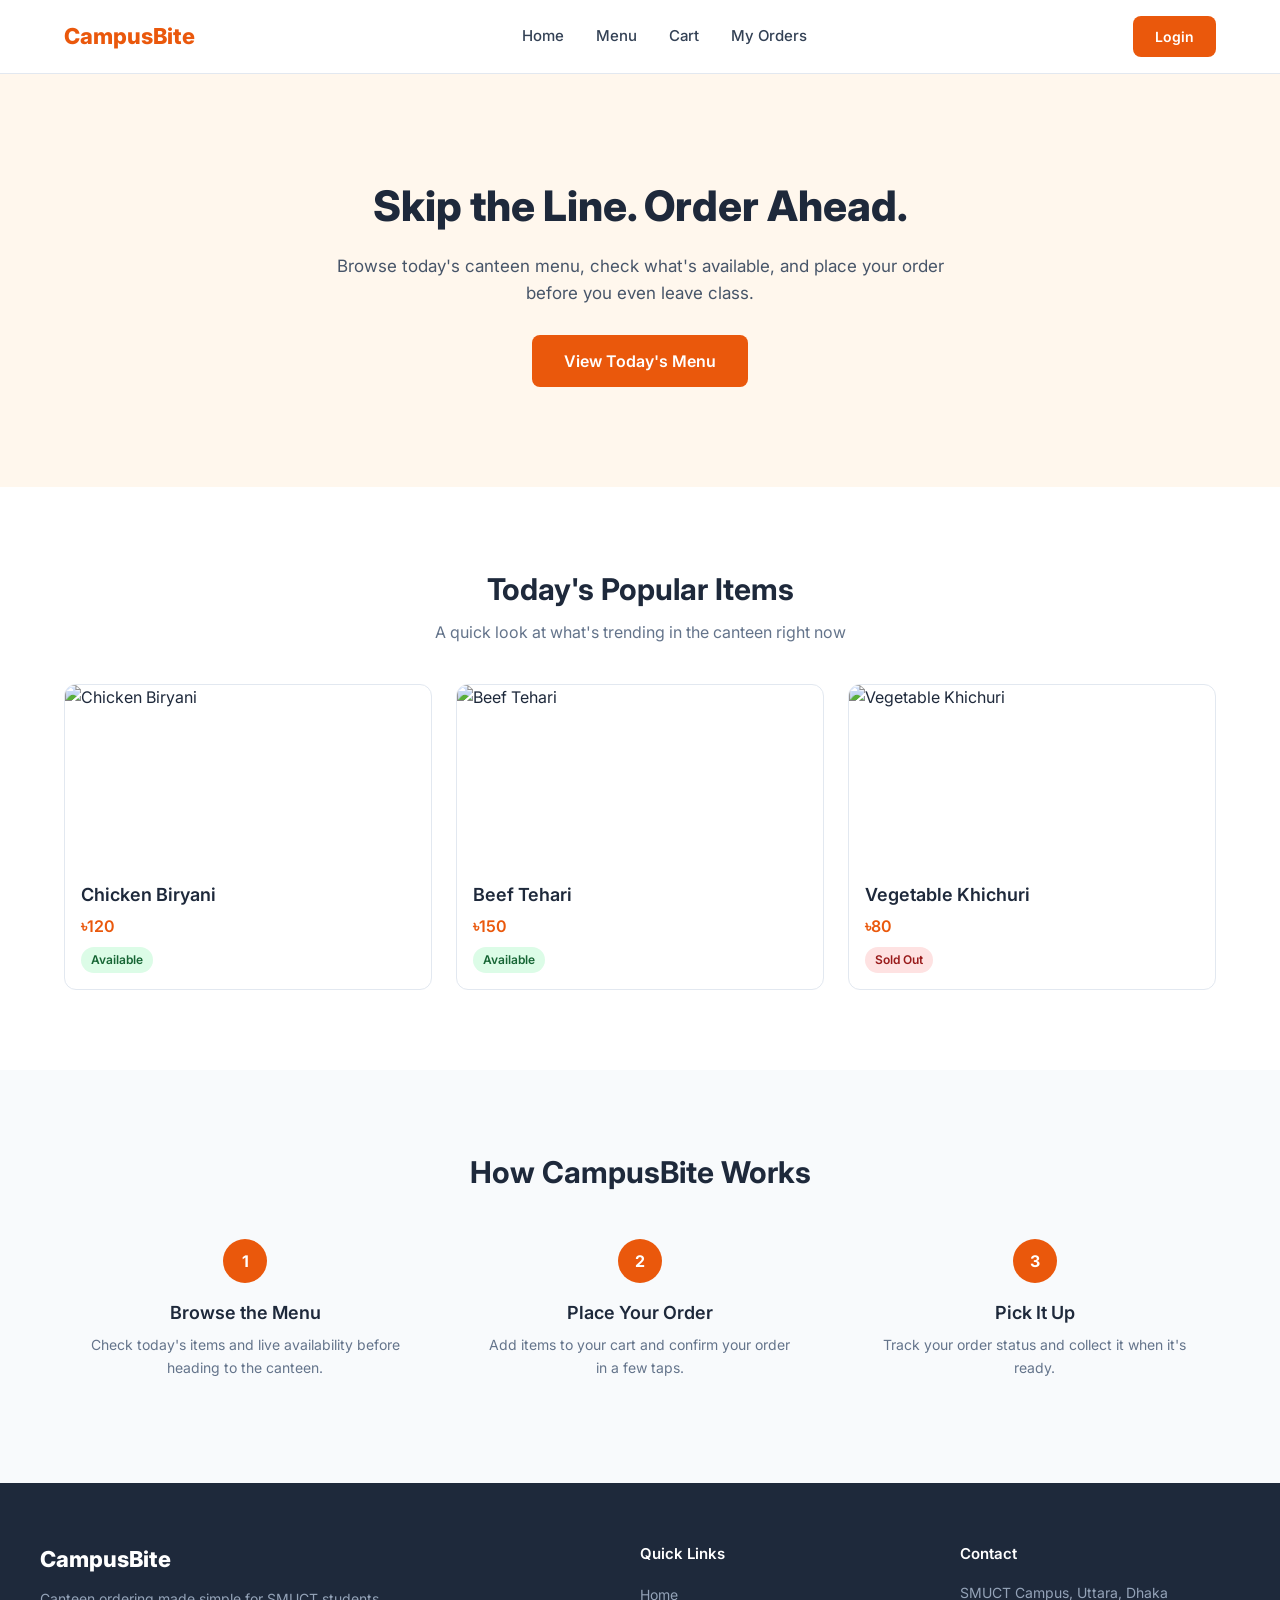
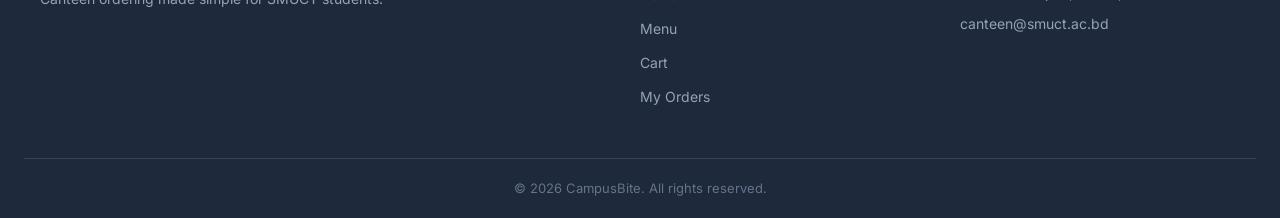
==== index.html @ 7e4989de "fetch" ====
<!DOCTYPE html>
<html lang="en">
<head>
    <meta charset="UTF-8">
    <meta name="viewport" content="width=device-width, initial-scale=1.0">
    <title>CampusBite | SMUCT Canteen</title>
    <link href="https://fonts.googleapis.com/css2?family=Inter:wght@300;400;500;600;700;800&display=swap" rel="stylesheet">
    <link rel="stylesheet" href="css/style.css">
    <link rel="stylesheet" href="css/index.css">
</head>
<body>

    <!-- NAVBAR -->
    <header class="navbar">
        <div class="navbar-container">
            <a href="index.html" class="navbar-logo">CampusBite</a>
            <nav class="navbar-links">
                <a href="index.html">Home</a>
                <a href="menu.html">Menu</a>
                <a href="cart.html">Cart</a>
                <a href="orders.html">My Orders</a>
            </nav>
            <a href="login.php" class="navbar-btn">Login</a>
        </div>
    </header>

    <!-- HERO SECTION -->
    <section class="hero">
        <div class="section-container hero-container">
            <div class="hero-text">
                <h1 class="hero-title">Skip the Line. Order Ahead.</h1>
                <p class="hero-subtitle">Browse today's canteen menu, check what's available, and place your order before you even leave class.</p>
                <a href="menu.html" class="hero-btn">View Today's Menu</a>
            </div>
        </div>
    </section>

    <!-- MENU HIGHLIGHTS -->
    <section class="menu-highlights">
        <div class="section-container">
            <h2 class="section-title">Today's Popular Items</h2>
            <p class="section-subtitle">A quick look at what's trending in the canteen right now</p>

            <div class="highlight-grid" id="highlight-grid">
                <div class="highlight-card">
                    <img src="images/placeholder-food.jpg" alt="Chicken Biryani">
                    <div class="highlight-info">
                        <h3>Chicken Biryani</h3>
                        <p class="highlight-price">৳120</p>
                        <span class="highlight-status available">Available</span>
                    </div>
                </div>
                <div class="highlight-card">
                    <img src="images/placeholder-food.jpg" alt="Beef Tehari">
                    <div class="highlight-info">
                        <h3>Beef Tehari</h3>
                        <p class="highlight-price">৳150</p>
                        <span class="highlight-status available">Available</span>
                    </div>
                </div>
                <div class="highlight-card">
                    <img src="images/placeholder-food.jpg" alt="Vegetable Khichuri">
                    <div class="highlight-info">
                        <h3>Vegetable Khichuri</h3>
                        <p class="highlight-price">৳80</p>
                        <span class="highlight-status sold-out">Sold Out</span>
                    </div>
                </div>
            </div>
        </div>
    </section>

    <!-- HOW IT WORKS -->
    <section class="how-it-works">   
        <div class="section-container">
            <h2 class="section-title">How CampusBite Works</h2>
            <div class="steps-grid">
                <div class="step-card">
                    <div class="step-number">1</div>
                    <h3>Browse the Menu</h3>
                    <p>Check today's items and live availability before heading to the canteen.</p>
                </div>
                <div class="step-card">
                    <div class="step-number">2</div>
                    <h3>Place Your Order</h3>
                    <p>Add items to your cart and confirm your order in a few taps.</p>
                </div>
                <div class="step-card">
                    <div class="step-number">3</div>
                    <h3>Pick It Up</h3>
                    <p>Track your order status and collect it when it's ready.</p>
                </div>
            </div>
        </div>
    </section>

    <!-- FOOTER -->
    <footer class="footer">
        <div class="footer-container">
            <div class="footer-brand">
                <h3 class="footer-logo">CampusBite</h3>
                <p class="footer-tagline">Canteen ordering made simple for SMUCT students.</p>
            </div>
            <div class="footer-links">
                <h4>Quick Links</h4>
                <ul>
                    <li><a href="index.html">Home</a></li>
                    <li><a href="menu.html">Menu</a></li>
                    <li><a href="cart.html">Cart</a></li>
                    <li><a href="orders.html">My Orders</a></li>
                </ul>
            </div>
            <div class="footer-contact">
                <h4>Contact</h4>
                <p>SMUCT Campus, Uttara, Dhaka</p>
                <p>canteen@smuct.ac.bd</p>
            </div>
        </div>
        <div class="footer-bottom">
            <p>&copy; 2026 CampusBite. All rights reserved.</p>
        </div>
    </footer>

    <script src="js/main.js"></script>
</body>
</html>
---- css/style.css ----
/* ============================
   GLOBAL RESET & BASE STYLES
   ============================ */

* {
    margin: 0;
    padding: 0;
    box-sizing: border-box;
}

body {
    font-family: 'Inter', sans-serif;
    color: #1e293b;
    line-height: 1.5;
    background-color: #ffffff;
}

a {
    text-decoration: none;
    color: inherit;
}

ul {
    list-style: none;
}

img {
    display: block;
    max-width: 100%;
}

.section-container {
    max-width: 1200px;
    margin: 0 auto;
    padding: 0 24px;
}

/* ============================
   NAVBAR
   ============================ */

.navbar {
    background-color: #ffffff;
    border-bottom: 1px solid #e2e8f0;
    position: sticky;
    top: 0;
    z-index: 100;
}

.navbar-container {
    max-width: 1200px;
    margin: 0 auto;
    padding: 16px 24px;
    display: flex;
    align-items: center;
    justify-content: space-between;
}

.navbar-logo {
    font-size: 22px;
    font-weight: 800;
    color: #ea580c;
}

.navbar-links {
    display: flex;
    gap: 32px;
}

.navbar-links a {
    font-size: 15px;
    font-weight: 500;
    color: #334155;
    transition: color 0.2s ease;
}

.navbar-links a:hover {
    color: #ea580c;
}

.navbar-btn {
    background-color: #ea580c;
    color: #ffffff !important;
    padding: 10px 22px;
    border-radius: 8px;
    font-size: 14px;
    font-weight: 600;
    transition: background-color 0.2s ease;
}

.navbar-btn:hover {
    background-color: #c2410c;
}

/* ============================
   FOOTER
   ============================ */

.footer {
    background-color: #1e293b;
    color: #cbd5e1;
    padding: 60px 24px 0;
}

.footer-container {
    max-width: 1200px;
    margin: 0 auto;
    display: grid;
    grid-template-columns: 2fr 1fr 1fr;
    gap: 40px;
    padding-bottom: 40px;
}

.footer-logo {
    font-size: 22px;
    font-weight: 800;
    color: #ffffff;
    margin-bottom: 12px;
}

.footer-tagline {
    font-size: 14px;
    color: #94a3b8;
    line-height: 1.6;
}

.footer-links h4,
.footer-contact h4 {
    color: #ffffff;
    font-size: 15px;
    font-weight: 600;
    margin-bottom: 16px;
}

.footer-links ul li {
    margin-bottom: 10px;
}

.footer-links ul li a {
    font-size: 14px;
    color: #94a3b8;
    transition: color 0.2s ease;
}

.footer-links ul li a:hover {
    color: #ea580c;
}

.footer-contact p {
    font-size: 14px;
    color: #94a3b8;
    margin-bottom: 10px;
}

.footer-bottom {
    border-top: 1px solid #334155;
    text-align: center;
    padding: 20px 24px;
    font-size: 13px;
    color: #64748b;
}

/* ============================
   RESPONSIVE (basic, mobile stacking)
   ============================ */

@media (max-width: 768px) {
    .navbar-links {
        display: none;
    }

    .footer-container {
        grid-template-columns: 1fr;
    }
}
---- css/index.css ----
/* ============================
   HOME PAGE STYLES (index.html)
   ============================ */

.hero {
    padding: 100px 24px;
    background-color: #fff7ed;
    text-align: center;
}

.hero-container {
    max-width: 700px;
    margin: 0 auto;
}

.hero-title {
    font-size: 42px;
    font-weight: 800;
    color: #1e293b;
    margin-bottom: 16px;
}

.hero-subtitle {
    font-size: 17px;
    color: #475569;
    margin-bottom: 28px;
    line-height: 1.6;
}

.hero-btn {
    display: inline-block;
    background-color: #ea580c;
    color: #ffffff;
    padding: 14px 32px;
    border-radius: 8px;
    font-weight: 600;
    text-decoration: none;
    transition: background-color 0.3s ease;
}

.hero-btn:hover {
    background-color: #c2410c;
}

/* MENU HIGHLIGHTS */

.menu-highlights {
    padding: 80px 24px;
}

.section-title {
    font-size: 30px;
    font-weight: 700;
    color: #1e293b;
    text-align: center;
    margin-bottom: 8px;
}

.section-subtitle {
    text-align: center;
    color: #64748b;
    margin-bottom: 40px;
}

.highlight-grid {
    display: grid;
    grid-template-columns: repeat(3, 1fr);
    gap: 24px;
}

.highlight-card {
    border: 1px solid #e2e8f0;
    border-radius: 12px;
    overflow: hidden;
    background-color: #ffffff;
}

.highlight-card img {
    width: 100%;
    height: 180px;
    object-fit: cover;
}

.highlight-info {
    padding: 16px;
}

.highlight-info h3 {
    font-size: 18px;
    font-weight: 600;
    color: #1e293b;
    margin-bottom: 6px;
}

.highlight-price {
    font-size: 16px;
    font-weight: 600;
    color: #ea580c;
    margin-bottom: 8px;
}

.highlight-status {
    display: inline-block;
    font-size: 12px;
    font-weight: 600;
    padding: 4px 10px;
    border-radius: 20px;
}

.highlight-status.available {
    background-color: #dcfce7;
    color: #166534;
}

.highlight-status.sold-out {
    background-color: #fee2e2;
    color: #991b1b;
}

/* HOW IT WORKS */

.how-it-works {
    padding: 80px 24px;
    background-color: #f8fafc;
}

.steps-grid {
    display: grid;
    grid-template-columns: repeat(3, 1fr);
    gap: 32px;
    margin-top: 20px;
}

.step-card {
    text-align: center;
    padding: 24px;
}

.step-number {
    width: 44px;
    height: 44px;
    background-color: #ea580c;
    color: #ffffff;
    border-radius: 50%;
    display: flex;
    align-items: center;
    justify-content: center;
    font-weight: 700;
    margin: 0 auto 16px;
}

.step-card h3 {
    font-size: 18px;
    font-weight: 600;
    color: #1e293b;
    margin-bottom: 8px;
}

.step-card p {
    font-size: 14px;
    color: #64748b;
    line-height: 1.6;
}
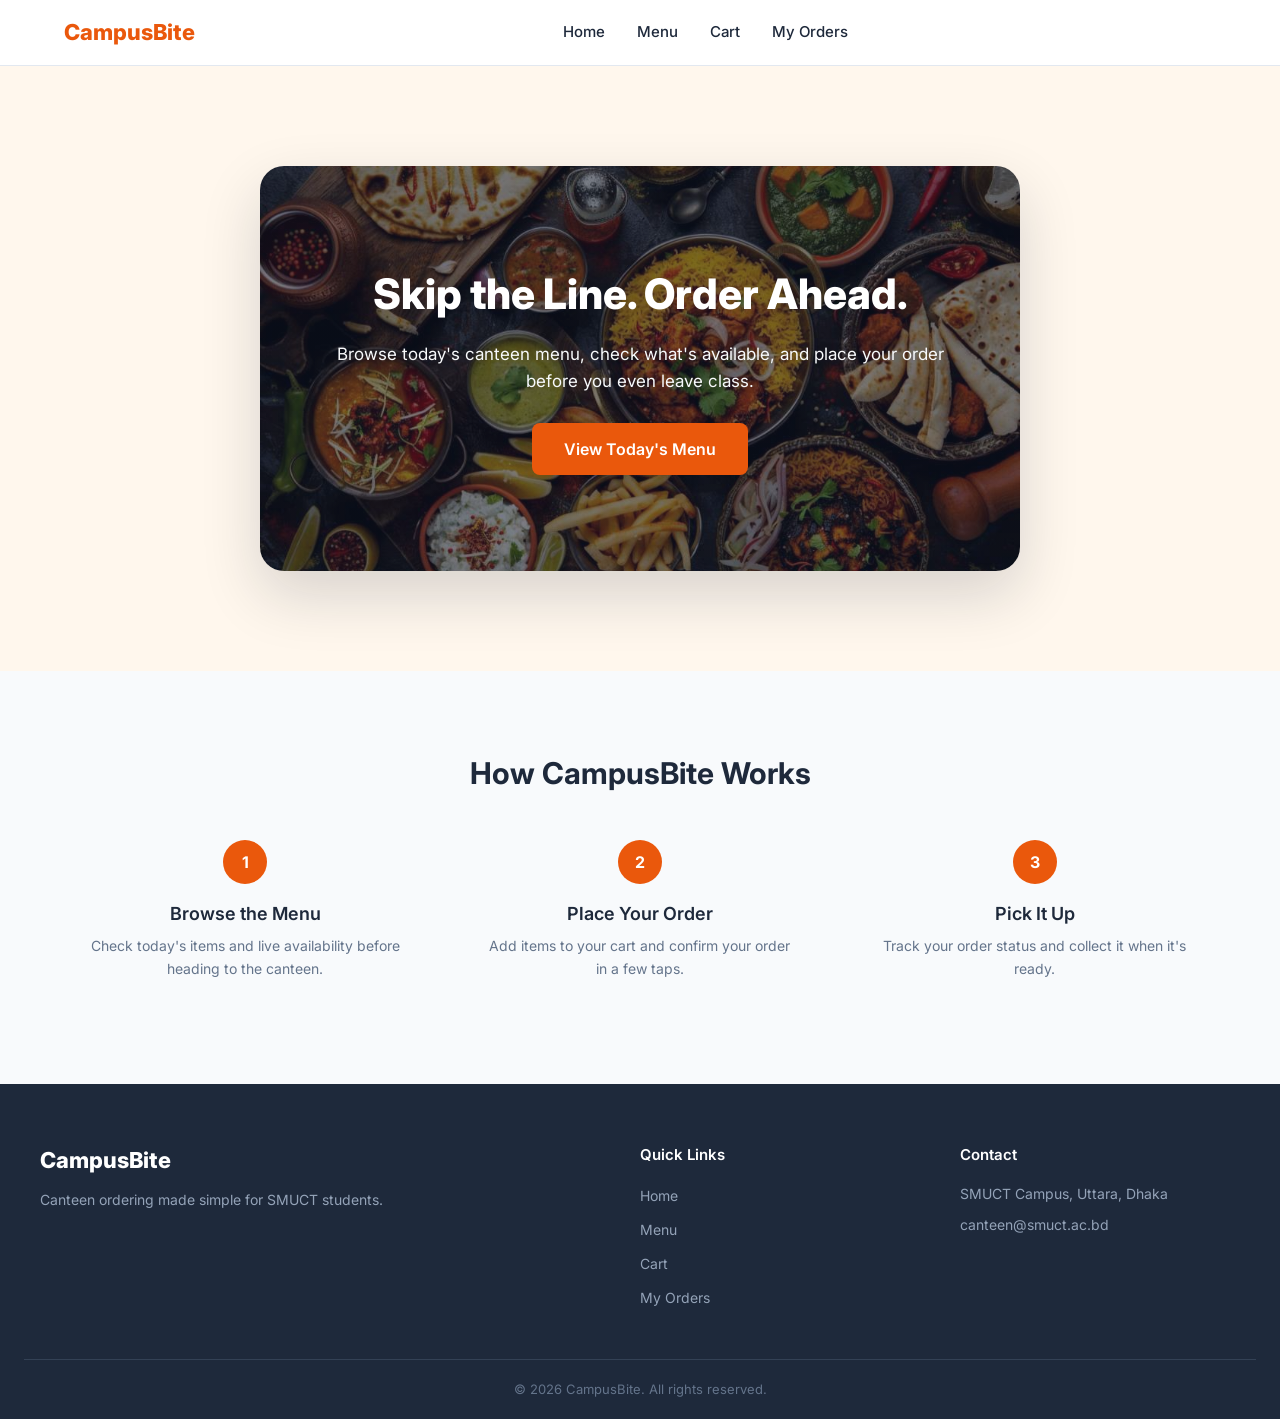
==== commit 0761593d: "updated" ====
--- a/index.html
+++ b/index.html
@@ -10,7 +10,6 @@
 </head>
 <body>
 
-    <!-- NAVBAR -->
     <header class="navbar">
         <div class="navbar-container">
             <a href="index.html" class="navbar-logo">CampusBite</a>
@@ -20,11 +19,10 @@
                 <a href="cart.html">Cart</a>
                 <a href="orders.html">My Orders</a>
             </nav>
-            <a href="login.php" class="navbar-btn">Login</a>
+            <div id="navbar-auth"></div>
         </div>
     </header>
 
-    <!-- HERO SECTION -->
     <section class="hero">
         <div class="section-container hero-container">
             <div class="hero-text">
@@ -35,43 +33,8 @@
         </div>
     </section>
 
-    <!-- MENU HIGHLIGHTS -->
-    <section class="menu-highlights">
-        <div class="section-container">
-            <h2 class="section-title">Today's Popular Items</h2>
-            <p class="section-subtitle">A quick look at what's trending in the canteen right now</p>
 
-            <div class="highlight-grid" id="highlight-grid">
-                <div class="highlight-card">
-                    <img src="images/placeholder-food.jpg" alt="Chicken Biryani">
-                    <div class="highlight-info">
-                        <h3>Chicken Biryani</h3>
-                        <p class="highlight-price">৳120</p>
-                        <span class="highlight-status available">Available</span>
-                    </div>
-                </div>
-                <div class="highlight-card">
-                    <img src="images/placeholder-food.jpg" alt="Beef Tehari">
-                    <div class="highlight-info">
-                        <h3>Beef Tehari</h3>
-                        <p class="highlight-price">৳150</p>
-                        <span class="highlight-status available">Available</span>
-                    </div>
-                </div>
-                <div class="highlight-card">
-                    <img src="images/placeholder-food.jpg" alt="Vegetable Khichuri">
-                    <div class="highlight-info">
-                        <h3>Vegetable Khichuri</h3>
-                        <p class="highlight-price">৳80</p>
-                        <span class="highlight-status sold-out">Sold Out</span>
-                    </div>
-                </div>
-            </div>
-        </div>
-    </section>
-
-    <!-- HOW IT WORKS -->
-    <section class="how-it-works">   
+    <section class="how-it-works">
         <div class="section-container">
             <h2 class="section-title">How CampusBite Works</h2>
             <div class="steps-grid">
@@ -94,7 +57,6 @@
         </div>
     </section>
 
-    <!-- FOOTER -->
     <footer class="footer">
         <div class="footer-container">
             <div class="footer-brand">
--- a/css/style.css
+++ b/css/style.css
@@ -1,3 +1,21 @@
+:root {
+    /* Colors */
+    --primary: #ea580c;
+    --primary-dark: #c2410c;
+    --text: #1e293b;
+    --text-light: #64748b;
+    --border: #e2e8f0;
+    --background: #ffffff;
+    --background-alt: #f8fafc;
+    --success: #16a34a;
+    --danger: #dc2626;
+    --warning: #f59e0b;
+    --radius-sm: 8px;
+    --radius-md: 12px;
+    --radius-lg: 16px;
+    --shadow-sm: 0 4px 20px rgba(0,0,0,.05);
+}
+
 /* ============================
    GLOBAL RESET & BASE STYLES
    ============================ */
@@ -12,7 +30,7 @@
     font-family: 'Inter', sans-serif;
     color: #1e293b;
     line-height: 1.5;
-    background-color: #ffffff;
+    background-color: var(--background);
 }
 
 a {
@@ -40,8 +58,8 @@
    ============================ */
 
 .navbar {
-    background-color: #ffffff;
-    border-bottom: 1px solid #e2e8f0;
+    background-color: var(--background);
+    border-bottom: 1px solid var(--border);
     position: sticky;
     top: 0;
     z-index: 100;
@@ -59,7 +77,7 @@
 .navbar-logo {
     font-size: 22px;
     font-weight: 800;
-    color: #ea580c;
+    color: var(--primary);
 }
 
 .navbar-links {
@@ -70,26 +88,26 @@
 .navbar-links a {
     font-size: 15px;
     font-weight: 500;
-    color: #334155;
+    color: var(--text);
     transition: color 0.2s ease;
 }
 
 .navbar-links a:hover {
-    color: #ea580c;
+    color: var(--primary);
 }
 
 .navbar-btn {
-    background-color: #ea580c;
-    color: #ffffff !important;
+    background-color: var(--primary);
+    color: var(--background) !important;
     padding: 10px 22px;
-    border-radius: 8px;
+    border-radius: var(--radius-sm);
     font-size: 14px;
     font-weight: 600;
     transition: background-color 0.2s ease;
 }
 
 .navbar-btn:hover {
-    background-color: #c2410c;
+    background-color: var(--primary-dark);
 }
 
 /* ============================
@@ -143,7 +161,7 @@
 }
 
 .footer-links ul li a:hover {
-    color: #ea580c;
+    color: var(--primary);
 }
 
 .footer-contact p {
@@ -172,4 +190,61 @@
     .footer-container {
         grid-template-columns: 1fr;
     }
+}
+
+.modal-overlay {
+    position: fixed;
+    inset: 0;
+    background: rgba(0,0,0,0.5);
+    align-items: center;
+    justify-content: center;
+    z-index: 999;
+}
+
+.modal-box {
+    background: #fff;
+    padding: 24px;
+    border-radius: 10px;
+    width: 400px;
+    max-width: 90%;
+}
+
+.modal-box label {
+    display: block;
+    margin-top: 12px;
+    font-weight: 600;
+}
+
+.modal-box input,
+.modal-box select,
+.modal-box textarea {
+    width: 100%;
+    padding: 8px;
+    margin-top: 4px;
+    border: 1px solid #ccc;
+    border-radius: 6px;
+}
+
+.modal-actions {
+    display: flex;
+    justify-content: flex-end;
+    gap: 10px;
+    margin-top: 20px;
+}
+
+.cancel-btn {
+    background: #eee;
+    border: none;
+    padding: 8px 16px;
+    border-radius: 6px;
+    cursor: pointer;
+}
+
+.save-btn {
+    background: #007bff;
+    color: #fff;
+    border: none;
+    padding: 8px 16px;
+    border-radius: 6px;
+    cursor: pointer;
 }
--- a/css/index.css
+++ b/css/index.css
@@ -5,24 +5,38 @@
 .hero {
     padding: 100px 24px;
     background-color: #fff7ed;
-    text-align: center;
 }
 
 .hero-container {
-    max-width: 700px;
+    max-width: 1200px;
     margin: 0 auto;
+    display: flex;
+    justify-content: center;
+    align-items: center;
+}
+
+.hero-text {
+    max-width: 760px;
+    width: 100%;
+    padding: 96px 56px;
+    text-align: center;
+    border-radius: 24px;
+    background:
+        linear-gradient(rgba(15, 23, 42, 0.55), rgba(15, 23, 42, 0.55)),
+        url('../images/hero-food.jpg') center/cover no-repeat;
+    box-shadow: 0 24px 60px rgba(15, 23, 42, 0.16);
 }
 
 .hero-title {
     font-size: 42px;
     font-weight: 800;
-    color: #1e293b;
+    color: #ffffff;
     margin-bottom: 16px;
 }
 
 .hero-subtitle {
     font-size: 17px;
-    color: #475569;
+    color: #f8fafc;
     margin-bottom: 28px;
     line-height: 1.6;
 }
@@ -42,7 +56,15 @@
     background-color: #c2410c;
 }
 
-/* MENU HIGHLIGHTS */
+@media (max-width: 768px) {
+    .hero-text {
+        padding: 72px 28px;
+    }
+
+    .hero-title {
+        font-size: 32px;
+    }
+}
 
 .menu-highlights {
     padding: 80px 24px;
